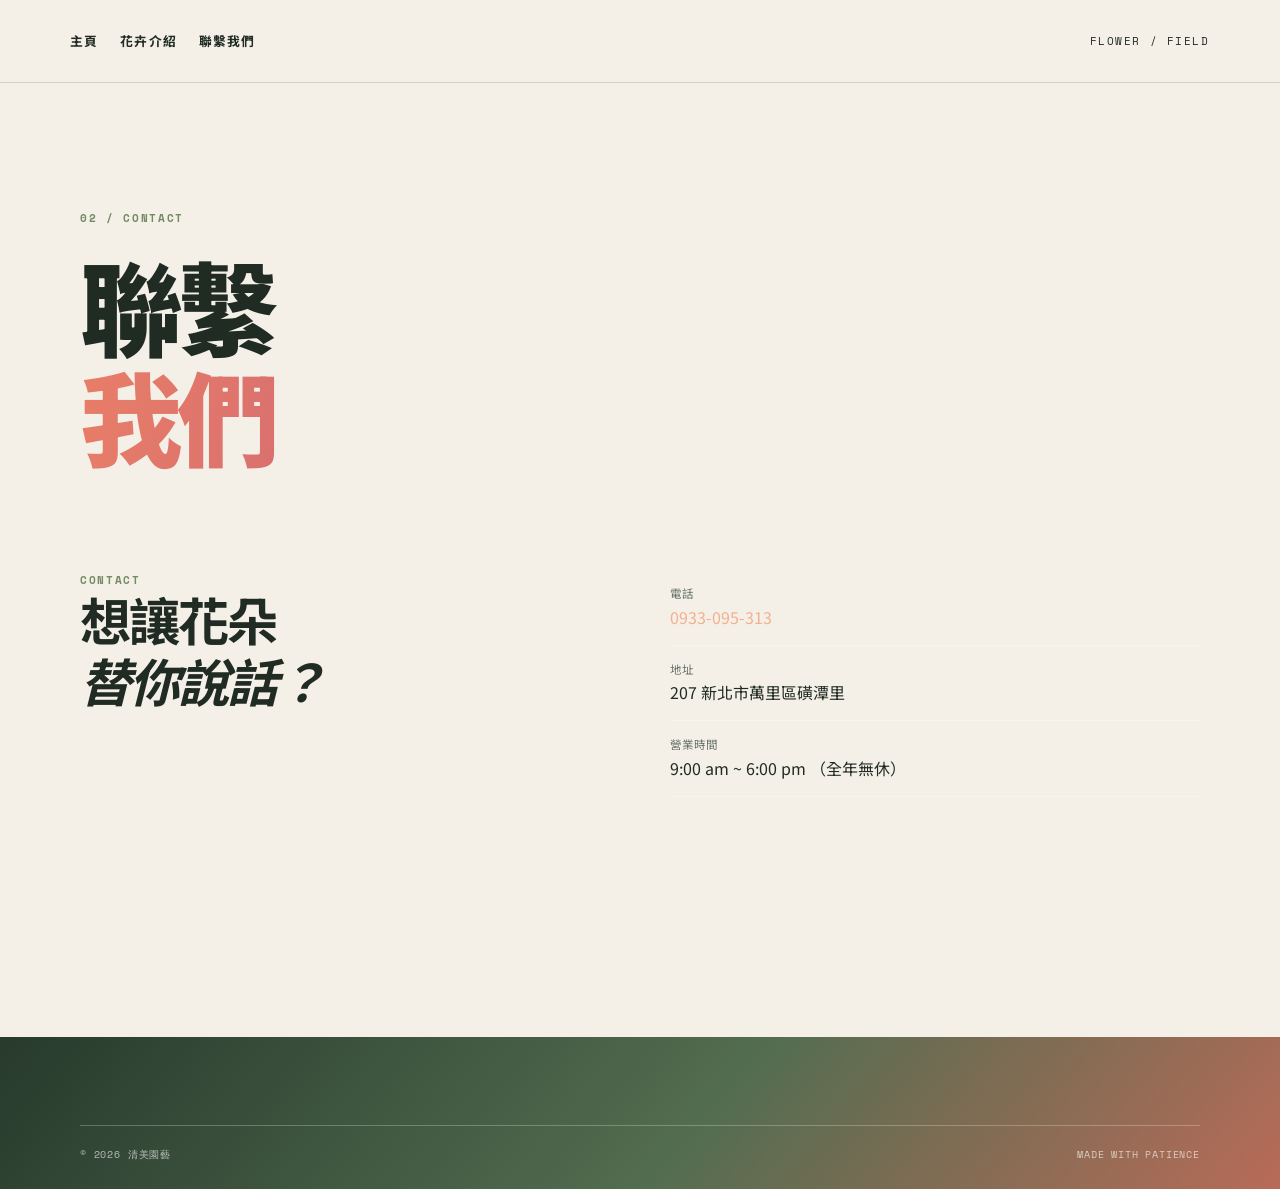
==== contact.html @ 78056a3f "Add: Tabs" ====
<!DOCTYPE html>
<html lang="zh-Hant">
<head>
    <title>清美園藝｜聯繫我們</title>
    <meta charset="UTF-8">
    <meta name="viewport" content="width=device-width, initial-scale=1">
    <meta name="description" content="清美園藝聯繫方式">
    <meta name="copyright" content="Che-Wen Kuo">
    <link rel="stylesheet" href="style.css">
    <link rel="icon" href="Figures/favicon.ico" type="image/x-icon" />
    <link rel="preconnect" href="https://fonts.googleapis.com">
    <link rel="preconnect" href="https://fonts.gstatic.com" crossorigin>
    <link href="https://fonts.googleapis.com/css2?family=Noto+Sans+TC:wght@400;500;700;900&family=Space+Mono:wght@400;700&display=swap" rel="stylesheet">
</head>
<body>
    <header class="site-header">
        <nav class="breadcrumb" aria-label="主要導覽">
            <a href="index.html">主頁</a>
            <a href="flowers.html">花卉介紹</a>
            <a href="contact.html">聯繫我們</a>
        </nav>
        <div class="header-mark" aria-label="農場標誌">FLOWER / FIELD</div>
    </header>
    <main>
        <section class="page-intro section-wrap">
            <p class="eyebrow">02 / CONTACT</p>
            <h1>聯繫<span>我們</span></h1>
        </section>
        <section class="contact-page section-wrap" aria-labelledby="contact-title">
            <div class="footer-inner">
                <div>
                    <p class="eyebrow">CONTACT</p>
                    <h2 id="contact-title">想讓花朵<br><em>替你說話？</em></h2>
                </div>
                <div class="contact-list">
                    <div><span>電話</span><a href="tel:0933-095-313">0933-095-313</a></div>
                    <div><span>地址</span><p>207 新北市萬里區磺潭里</p></div>
                    <div><span>營業時間</span><p>9:00 am ~ 6:00 pm （全年無休）</p></div>
                </div>
            </div>
        </section>
    </main>
    <footer class="site-footer"><div class="footer-bottom section-wrap"><span>© 2026 清美園藝</span><span>MADE WITH PATIENCE</span></div></footer>
</body>
</html>
---- style.css ----
:root {
    --ink: #202b23;
    --muted: #677267;
    --paper: #f4f0e8;
    --cream: #fffdf8;
    --leaf: #738b62;
    --coral: #e87e67;
    --line: rgba(32, 43, 35, .16);
}

* { margin: 0; padding: 0; box-sizing: border-box; }
html { scroll-behavior: smooth; }
body { background: var(--paper); color: var(--ink); font-family: 'Noto Sans TC', sans-serif; line-height: 1.7; }
a { color: inherit; text-decoration: none; }
.section-wrap { width: min(1120px, calc(100% - 64px)); margin: 0 auto; }
.site-header { display: flex; justify-content: space-between; align-items: center; padding: 30px 5.5vw; border-bottom: 1px solid var(--line); font-size: .8rem; letter-spacing: .08em; }
.breadcrumb { display: flex; gap: 22px; color: var(--muted); }
.breadcrumb a { color: var(--ink); font-weight: 700; }
.breadcrumb a:hover { color: var(--coral); }
.header-mark, .eyebrow, .flower-number, .image-note, .map-label, .footer-bottom { font-family: 'Space Mono', monospace; }
.header-mark { font-size: .7rem; letter-spacing: .14em; }
.intro { padding-top: clamp(90px, 13vw, 170px); padding-bottom: clamp(90px, 12vw, 150px); }
.eyebrow { color: var(--leaf); font-size: .7rem; font-weight: 700; letter-spacing: .15em; }
h1 { max-width: 850px; margin: 22px 0 30px; font-size: clamp(3.3rem, 8vw, 7rem); font-weight: 900; line-height: 1.08; letter-spacing: -.05em; }
h1 span { display: block; background: linear-gradient(105deg, var(--coral), #c85e78 60%, var(--leaf)); background-clip: text; -webkit-background-clip: text; color: transparent; }
.intro-copy { color: var(--muted); font-size: 1rem; }
.page-intro { padding-top: clamp(70px, 10vw, 125px); padding-bottom: clamp(60px, 8vw, 100px); }
.page-intro h1 { margin-bottom: 0; }
.catalog, .location { padding-bottom: 140px; }
.home-sections { padding-bottom: 140px; }
.home-sections .section-heading + .section-heading { margin-top: 110px; }
.contact-page { padding-bottom: 140px; }
.section-heading { display: flex; align-items: baseline; justify-content: space-between; border-top: 1px solid var(--line); padding-top: 20px; margin-bottom: 34px; }
h2 { font-size: clamp(2rem, 4vw, 3.5rem); letter-spacing: -.04em; line-height: 1.2; }
.flower-card { display: grid; grid-template-columns: minmax(0, 1.15fr) minmax(300px, .85fr); gap: clamp(30px, 7vw, 100px); align-items: center; }
.flower-image-wrap { position: relative; overflow: hidden; aspect-ratio: 1.2; background: #d3d6c5; }
.flower-image-wrap img { display: block; width: 100%; height: 100%; object-fit: cover; transition: transform .6s ease; }
.flower-image-wrap:hover img { transform: scale(1.04); }
.image-note { position: absolute; right: 18px; bottom: 15px; color: white; font-size: .65rem; text-shadow: 0 1px 8px #333; }
.flower-number { color: var(--coral); font-size: .75rem; letter-spacing: .1em; }
h3 { margin: 12px 0 18px; font-size: 2.4rem; line-height: 1.25; }
.flower-description { color: var(--muted); font-size: .98rem; }
.flower-details { display: grid; grid-template-columns: repeat(3, 1fr); gap: 12px; border-top: 1px solid var(--line); border-bottom: 1px solid var(--line); margin: 34px 0 28px; padding: 15px 0; }
.flower-details span, .contact-list span { display: block; color: var(--muted); font-size: .72rem; }
.flower-details strong { font-size: .85rem; font-weight: 500; }
.text-link { display: inline-block; border-bottom: 1px solid var(--ink); padding-bottom: 3px; font-weight: 700; }
.text-link span { margin-left: 12px; color: var(--coral); }
.map-frame { position: relative; height: 430px; overflow: hidden; border: 1px solid var(--line); background: #dfe4d5; }
.map-frame iframe { width: 100%; height: 100%; border: 0; filter: saturate(.65); }
.map-label { position: absolute; left: 18px; bottom: 18px; padding: 9px 12px; background: var(--cream); color: var(--muted); font-size: .62rem; letter-spacing: .04em; }
.site-footer { padding: 88px 0 25px; color: var(--cream); background: linear-gradient(130deg, #273a2c, #536d50 55%, #b86b58); }
.footer-inner { display: grid; grid-template-columns: 1fr 1fr; gap: 60px; padding-bottom: 100px; }
.site-footer .eyebrow { color: #dfb596; }
.site-footer h2 { margin-top: 20px; font-size: clamp(2.5rem, 5vw, 5rem); }
.site-footer h2 em { color: #f2b08e; font-style: normal; }
.contact-list { align-self: end; }
.contact-list > div { padding: 14px 0; border-bottom: 1px solid rgba(255,255,255,.25); }
.contact-list a { color: #f2b08e; }
.contact-list p, .contact-list a { font-size: 1rem; }
.footer-bottom { display: flex; justify-content: space-between; padding-top: 20px; border-top: 1px solid rgba(255,255,255,.25); color: rgba(255,255,255,.65); font-size: .65rem; letter-spacing: .08em; }
.cursor, .cursor-dot { position: fixed; pointer-events: none; z-index: 9999; }
.cursor { width: 20px; height: 20px; border: 2px solid var(--coral); border-radius: 50%; transition: transform .15s ease; }
.cursor.is-pressed { transform: scale(.7); }
.cursor-dot { width: 4px; height: 4px; background: var(--coral); border-radius: 50%; transition: left .08s ease-out, top .08s ease-out; }

@media (max-width: 700px) {
    .section-wrap { width: min(100% - 36px, 1120px); }
    .site-header { padding: 22px 18px; }
    .header-mark { display: none; }
    .intro { padding-top: 78px; padding-bottom: 88px; }
    h1 { font-size: clamp(3rem, 15vw, 5rem); }
    .flower-card, .footer-inner { grid-template-columns: 1fr; }
    .flower-image-wrap { aspect-ratio: 1 / 1; }
    .location, .catalog, .home-sections, .contact-page { padding-bottom: 90px; }
    .map-frame { height: 330px; }
    .footer-inner { gap: 50px; padding-bottom: 70px; }
    .footer-bottom { gap: 14px; flex-direction: column; }
    .cursor, .cursor-dot { display: none; }
}
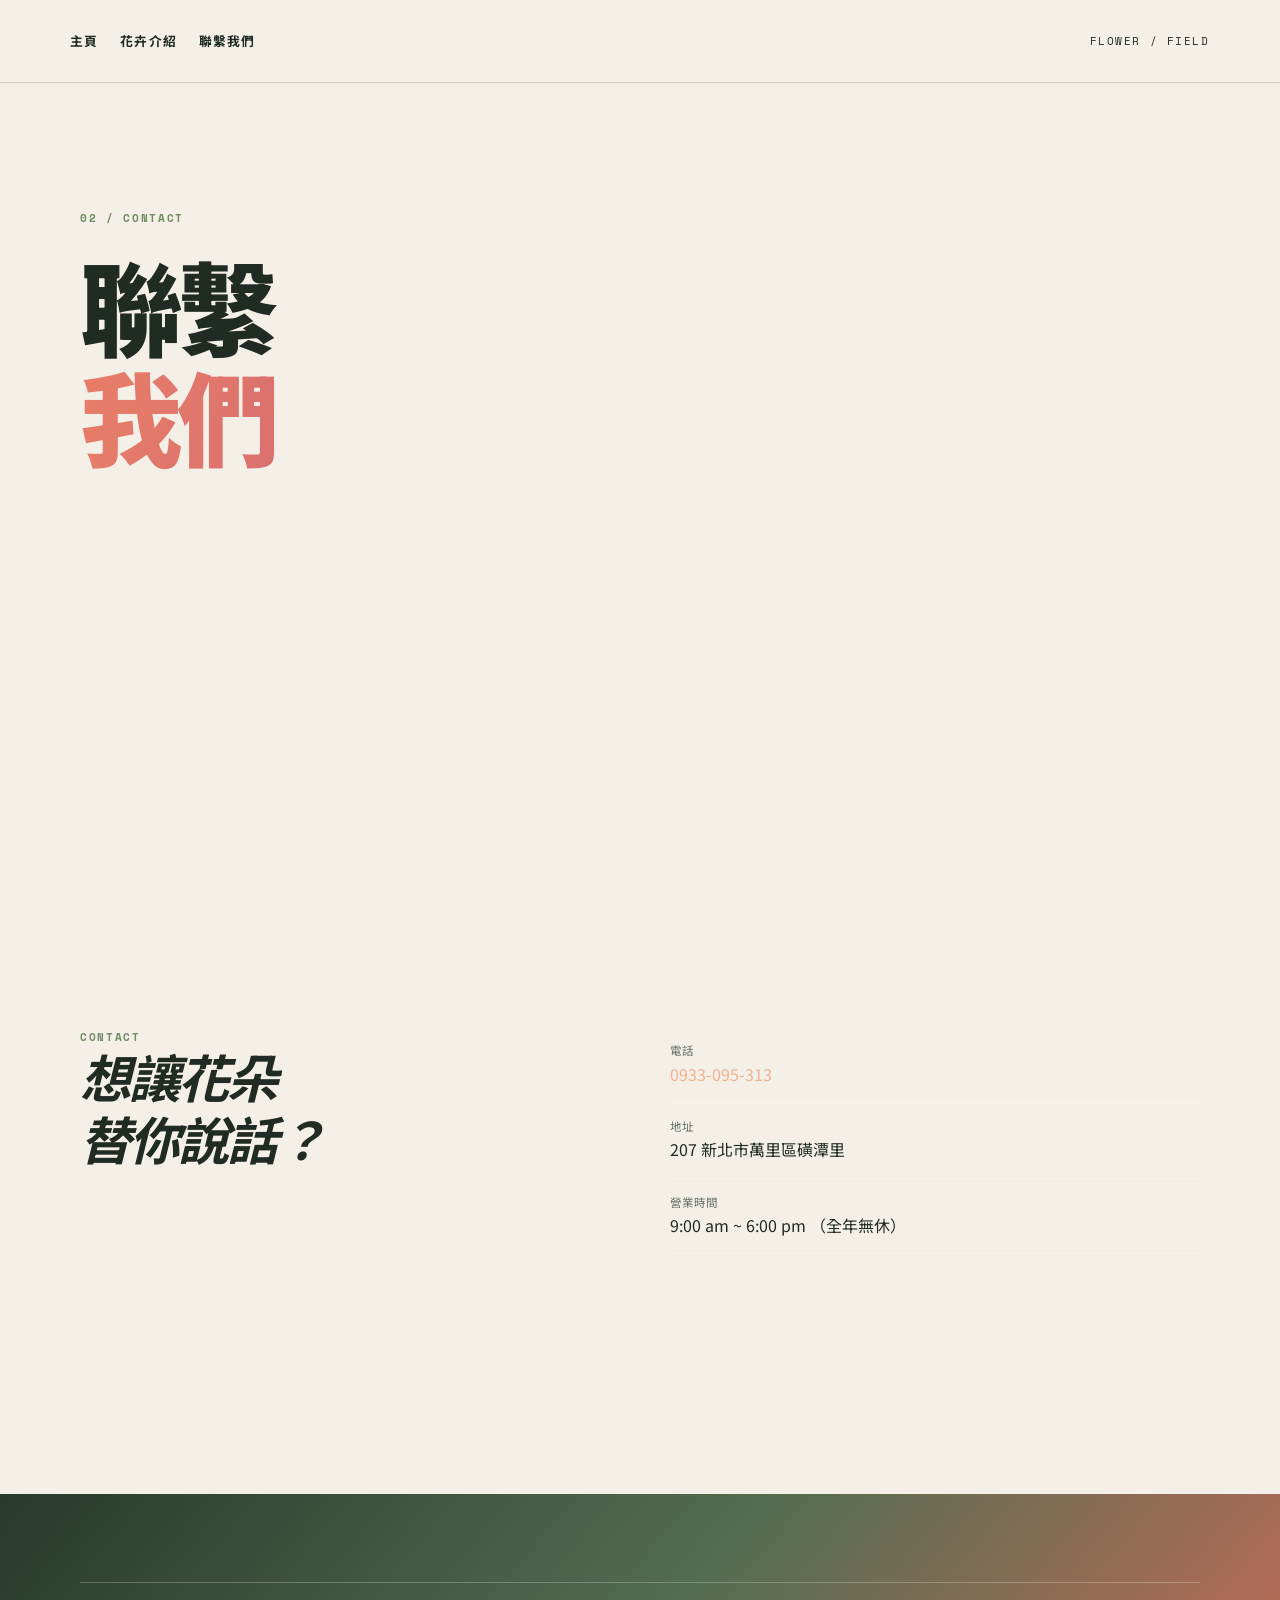
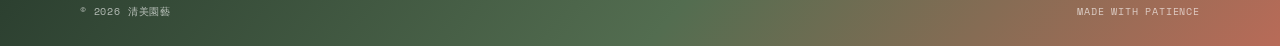
==== commit 3003773c: "Modify: pages" ====
--- a/contact.html
+++ b/contact.html
@@ -4,7 +4,8 @@
     <title>清美園藝｜聯繫我們</title>
     <meta charset="UTF-8">
     <meta name="viewport" content="width=device-width, initial-scale=1">
-    <meta name="description" content="清美園藝聯繫方式">
+    <meta name="description" content="清美園藝是位於新北市萬里區的花卉農場，提供杜鵑花、茶花等花卉。">
+    <meta name="keywords" content="清美園藝, 花卉">
     <meta name="copyright" content="Che-Wen Kuo">
     <link rel="stylesheet" href="style.css">
     <link rel="icon" href="Figures/favicon.ico" type="image/x-icon" />
@@ -27,10 +28,13 @@
             <h1>聯繫<span>我們</span></h1>
         </section>
         <section class="contact-page section-wrap" aria-labelledby="contact-title">
+            <div>
+                <iframe src="https://www.google.com/maps/embed?pb=!1m14!1m12!1m3!1d1241.6929125164065!2d121.63927017314951!3d25.21276798875296!2m3!1f0!2f0!3f0!3m2!1i1024!2i768!4f13.1!5e1!3m2!1szh-TW!2stw!4v1790055495622!5m2!1szh-TW!2stw" width="600" height="450" style="border:0;" allowfullscreen="" loading="lazy" referrerpolicy="strict-origin-when-cross-origin"></iframe>
+            </div>
             <div class="footer-inner">
                 <div>
                     <p class="eyebrow">CONTACT</p>
-                    <h2 id="contact-title">想讓花朵<br><em>替你說話？</em></h2>
+                    <h2 id="contact-title"><em>想讓花朵</em><br><em>替你說話？</em></h2>
                 </div>
                 <div class="contact-list">
                     <div><span>電話</span><a href="tel:0933-095-313">0933-095-313</a></div>
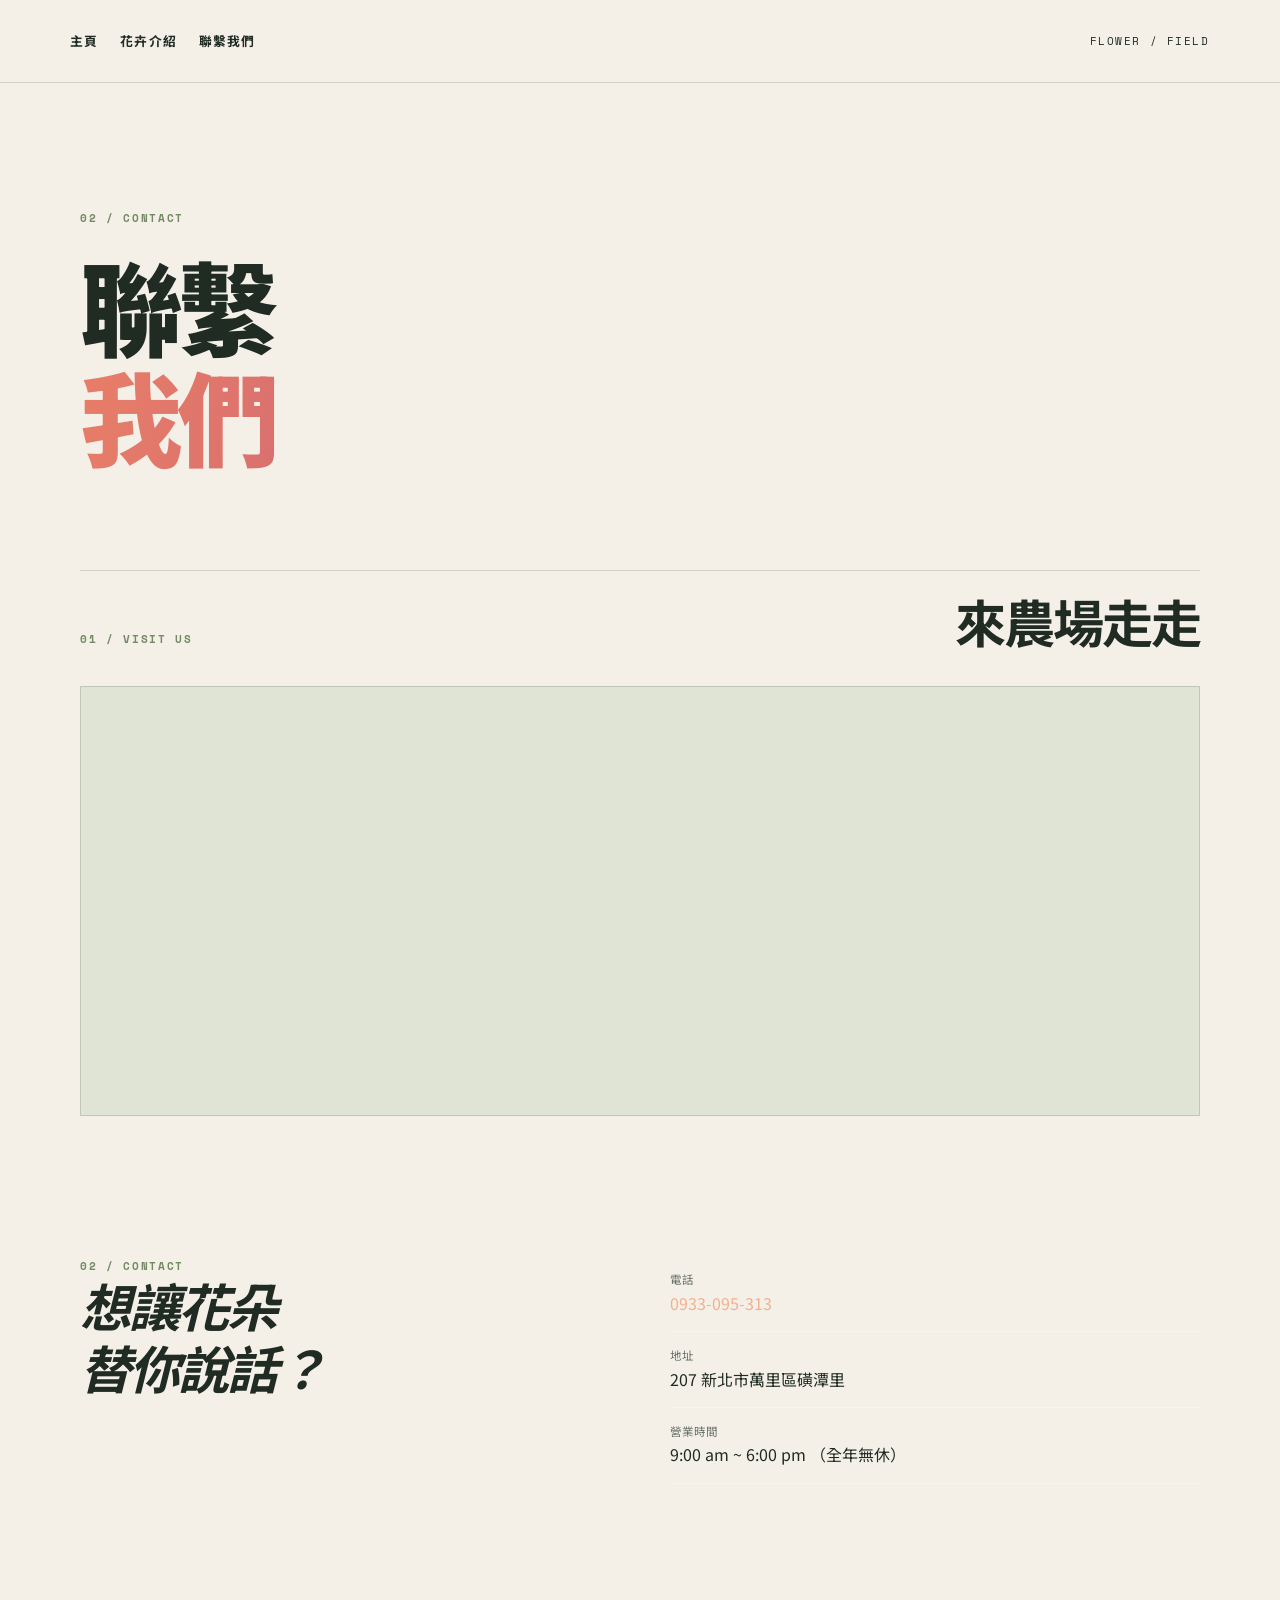
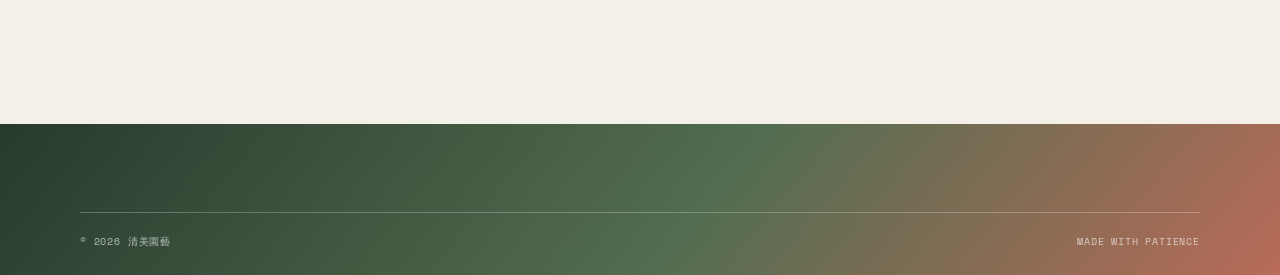
==== commit efc6ee52: "Add: Figures" ====
--- a/contact.html
+++ b/contact.html
@@ -27,13 +27,19 @@
             <p class="eyebrow">02 / CONTACT</p>
             <h1>聯繫<span>我們</span></h1>
         </section>
+        <section class="location section-wrap" aria-labelledby="location-title">
+            <div class="section-heading">
+                <p class="eyebrow">01 / VISIT US</p>
+                <h2 id="location-title">來農場走走</h2>
+            </div>
+            <div class="map-frame">
+                <iframe src="https://www.google.com/maps/embed?pb=!1m14!1m12!1m3!1d1251.7743005976213!2d121.63927368286811!3d25.21282719841836!2m3!1f0!2f0!3f0!3m2!1i1024!2i768!4f13.1!5e1!3m2!1szh-TW!2stw!4v1788537504423!5m2!1szh-TW!2stw" width="600" height="450" style="border:0;" allowfullscreen="" loading="lazy" referrerpolicy="strict-origin-when-cross-origin"></iframe>
+            </div>
+        </section>
         <section class="contact-page section-wrap" aria-labelledby="contact-title">
-            <div>
-                <iframe src="https://www.google.com/maps/embed?pb=!1m14!1m12!1m3!1d1241.6929125164065!2d121.63927017314951!3d25.21276798875296!2m3!1f0!2f0!3f0!3m2!1i1024!2i768!4f13.1!5e1!3m2!1szh-TW!2stw!4v1790055495622!5m2!1szh-TW!2stw" width="600" height="450" style="border:0;" allowfullscreen="" loading="lazy" referrerpolicy="strict-origin-when-cross-origin"></iframe>
-            </div>
             <div class="footer-inner">
                 <div>
-                    <p class="eyebrow">CONTACT</p>
+                    <p class="eyebrow">02 / CONTACT</p>
                     <h2 id="contact-title"><em>想讓花朵</em><br><em>替你說話？</em></h2>
                 </div>
                 <div class="contact-list">
--- a/style.css
+++ b/style.css
@@ -33,6 +33,7 @@
 .section-heading { display: flex; align-items: baseline; justify-content: space-between; border-top: 1px solid var(--line); padding-top: 20px; margin-bottom: 34px; }
 h2 { font-size: clamp(2rem, 4vw, 3.5rem); letter-spacing: -.04em; line-height: 1.2; }
 .flower-card { display: grid; grid-template-columns: minmax(0, 1.15fr) minmax(300px, .85fr); gap: clamp(30px, 7vw, 100px); align-items: center; }
+.flower-card + .flower-card { margin-top: clamp(80px, 11vw, 150px); }
 .flower-image-wrap { position: relative; overflow: hidden; aspect-ratio: 1.2; background: #d3d6c5; }
 .flower-image-wrap img { display: block; width: 100%; height: 100%; object-fit: cover; transition: transform .6s ease; }
 .flower-image-wrap:hover img { transform: scale(1.04); }
